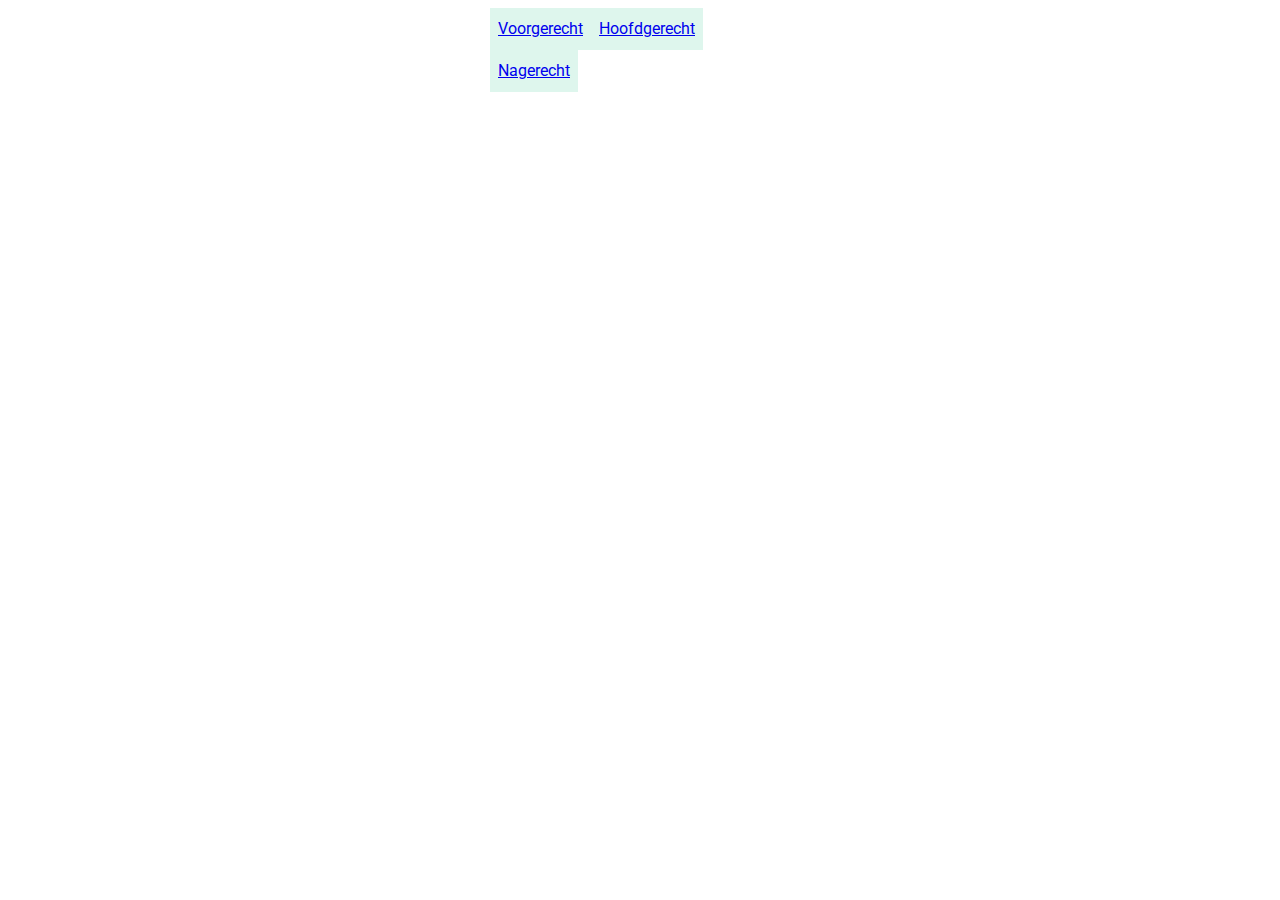
==== nagerecht.html @ 42f529b9 "meerdere paginas aangemaakt" ====
<!DOCTYPE html>
<html>
	<head>
		<title>Nagerecht</title>
			<link rel="stylesheet" type="text/css" href="css/style.css">
			<link href="https://fonts.googleapis.com/css2?family=Roboto:wght@100&display=swap" rel="stylesheet">
	</head>
	<body>
		<div>
			<ul>
 		 		<li><a href="voorgerecht.html">Voorgerecht</a></li>
 				<li><a href="index.html">Hoofdgerecht</a></li>
  				<li><a href="nagerecht.html">Nagerecht</a></li>
			</ul>
		</div>

	</body>
</html>
---- css/style.css ----
body{
	font-family: 'Roboto', sans-serif;
}

#meatloaf{
	font-size: 36px;
	line-height: 36px;
}

#ingredients{
	font-size: 36px;
	line-height: 36px;
}

div{
	width: 300px;
	margin-top: 0px;
	margin-bottom: 0px;
	margin-left: auto;
	margin-right: auto;
	line-height: 26px;
}

p{
	font-size: 20px;
}

ul:nth-of-type(1) {
	list-style-type: none;
	/*Met list-style-type :none geef je aan dat je geen dots wilt zien.*/
	margin: 0;
	padding: 0;
}

li a{/*Hier zorg ik er voor dat hij alleen de list met de ahref pakt en niet alle li*/
	float: left;
}

a {
	padding: 8px;
	background-color: #def6ed;
}

ul:nth-of-type(2){
	font-size: 20px;
}
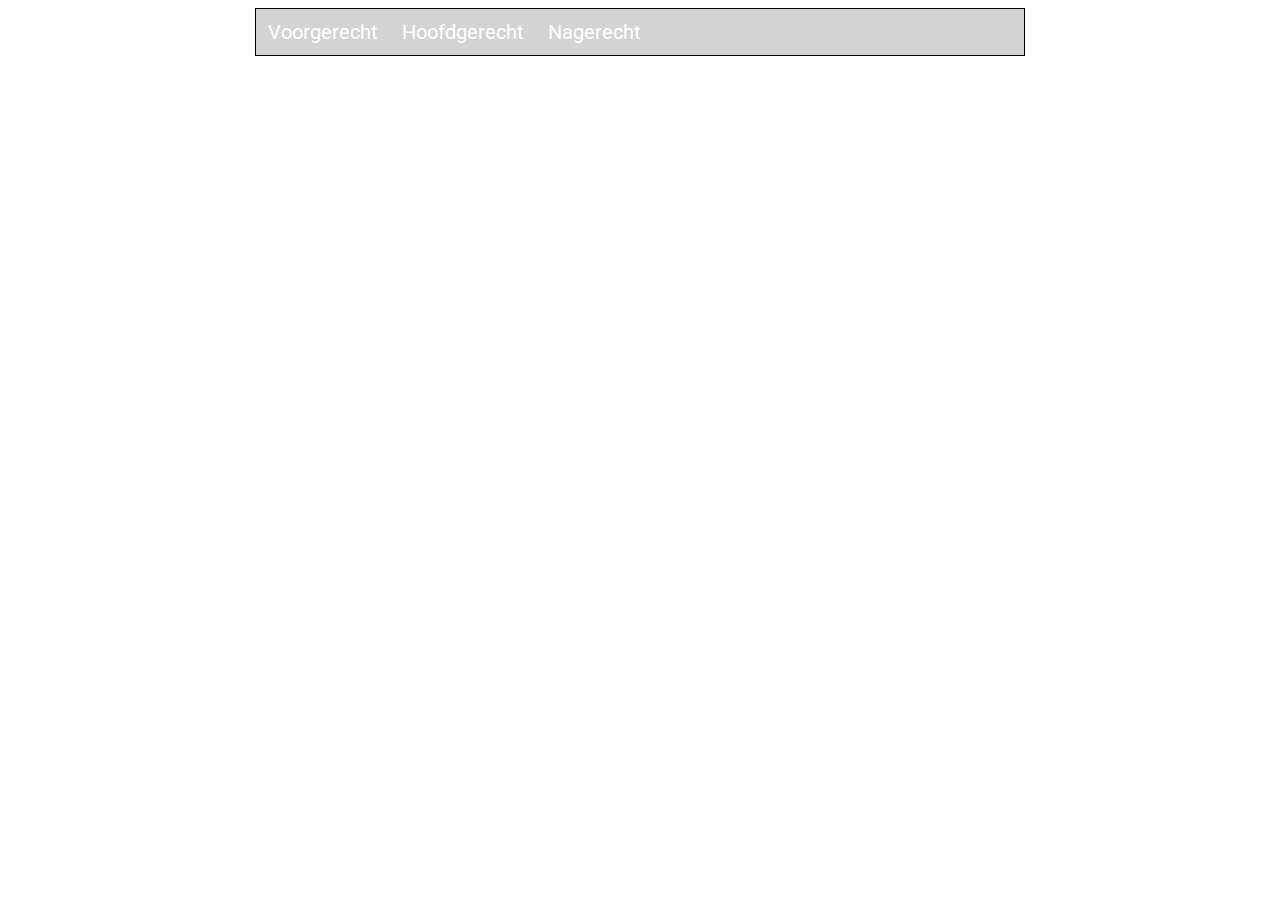
==== commit ed1b0c0d: "verder gegaan met hoofd-gerecht" ====
--- a/nagerecht.html
+++ b/nagerecht.html
@@ -7,11 +7,13 @@
 	</head>
 	<body>
 		<div>
-			<ul>
- 		 		<li><a href="voorgerecht.html">Voorgerecht</a></li>
- 				<li><a href="index.html">Hoofdgerecht</a></li>
-  				<li><a href="nagerecht.html">Nagerecht</a></li>
-			</ul>
+			<nav class="topnav">
+				<a href="voorgerecht.html">Voorgerecht</a>
+ 				<a href="index.html">Hoofdgerecht</a>
+  				<a href="nagerecht.html">Nagerecht</a>
+  			</nav>
+
+		
 		</div>
 
 	</body>
--- a/css/style.css
+++ b/css/style.css
@@ -1,19 +1,29 @@
 body{
 	font-family: 'Roboto', sans-serif;
+
 }
 
 #meatloaf{
 	font-size: 36px;
 	line-height: 36px;
+	font-weight: bold;
+
 }
 
 #ingredients{
-	font-size: 36px;
+	font-size: 24px;
 	line-height: 36px;
+	font-weight: bold;
+}
+
+#preparation{
+	font-size: 24px;
+	line-height: 36px;
+	font-weight: bold;
 }
 
 div{
-	width: 300px;
+	width: 770px;
 	margin-top: 0px;
 	margin-bottom: 0px;
 	margin-left: auto;
@@ -21,26 +31,34 @@
 	line-height: 26px;
 }
 
-p{
+p:{
 	font-size: 20px;
+
 }
 
-ul:nth-of-type(1) {
-	list-style-type: none;
-	/*Met list-style-type :none geef je aan dat je geen dots wilt zien.*/
-	margin: 0;
-	padding: 0;
+.topnav{
+
+  	background-color: lightgrey;
+ 	overflow: hidden;
+ 	 border: solid black 1px;
+ 	 margin-bottom: 20px;
+  }
+
+ 
+.topnav a{
+	float: left;
+	color: white;
+	padding: 10px 12px;
+	text-decoration: none;
+	font-size: 20px;
+
 }
 
-li a{/*Hier zorg ik er voor dat hij alleen de list met de ahref pakt en niet alle li*/
-	float: left;
+a:hover {
+	color: #def6ed
+
 }
 
-a {
-	padding: 8px;
-	background-color: #def6ed;
-}
-
-ul:nth-of-type(2){
-	font-size: 20px;
+img{
+	
 }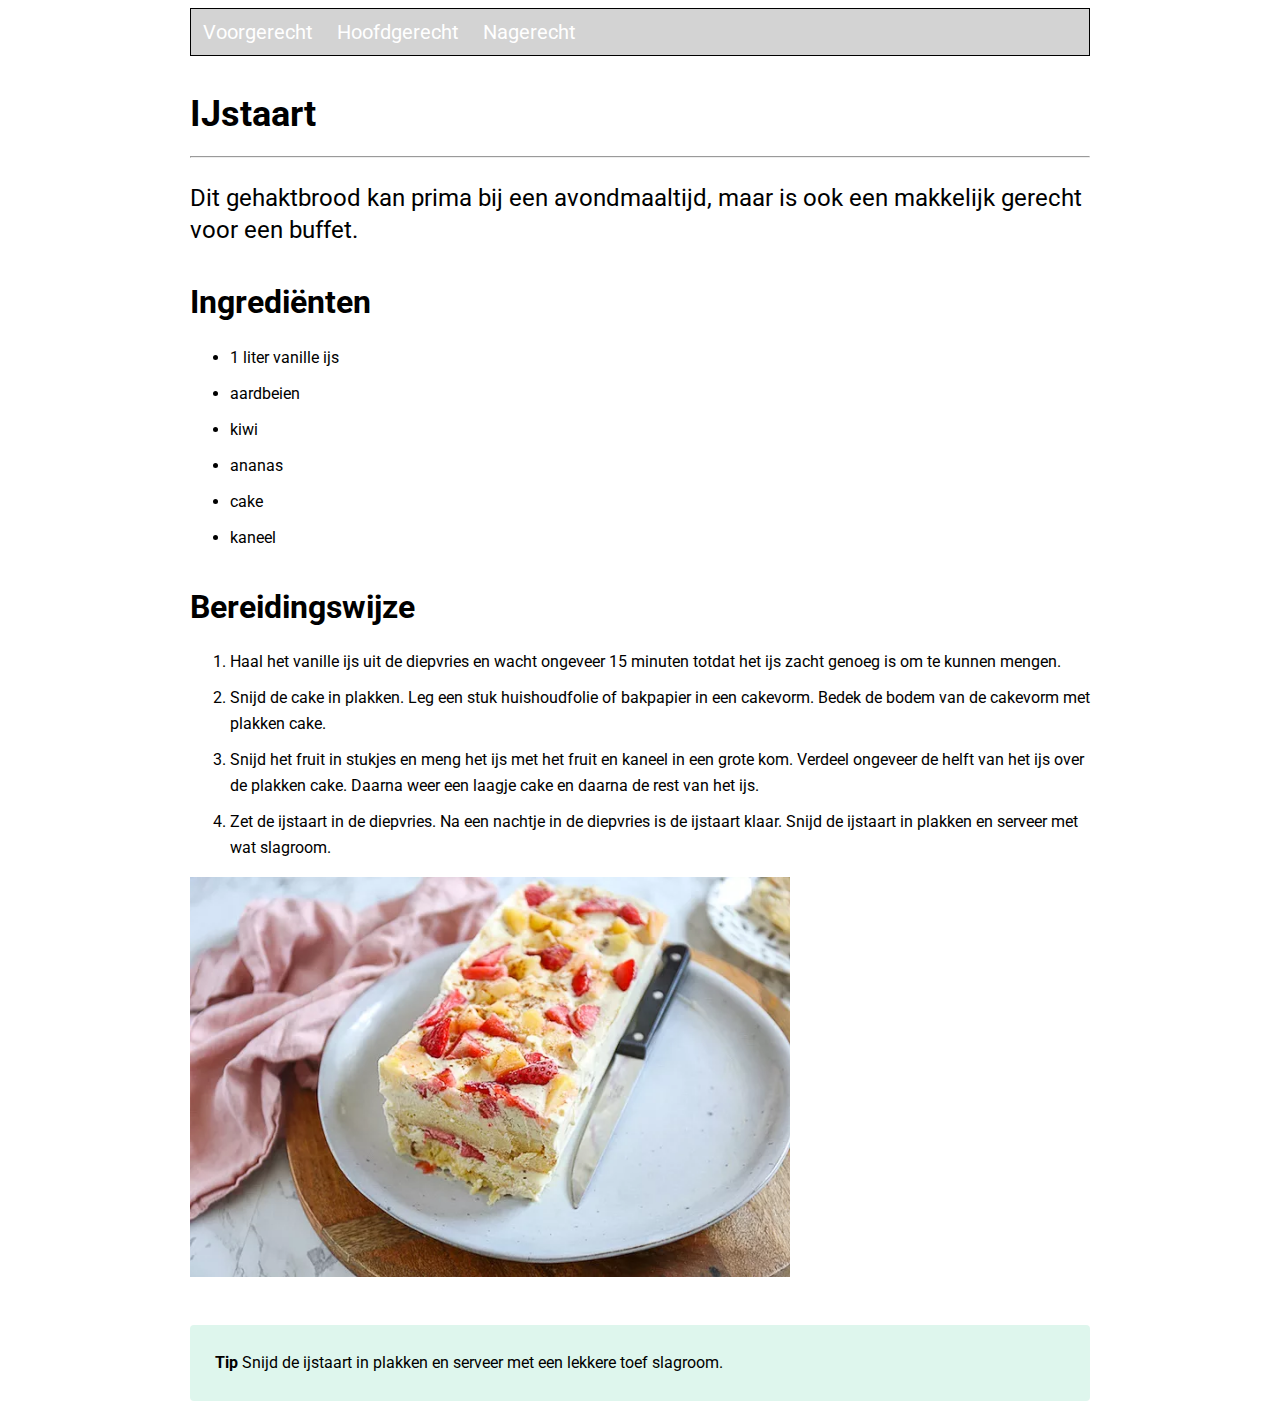
==== commit 811e8337: "voor en nagerecht toegevoegd" ====
--- a/nagerecht.html
+++ b/nagerecht.html
@@ -6,14 +6,53 @@
 			<link href="https://fonts.googleapis.com/css2?family=Roboto:wght@100&display=swap" rel="stylesheet">
 	</head>
 	<body>
-		<div>
-			<nav class="topnav">
-				<a href="voorgerecht.html">Voorgerecht</a>
- 				<a href="index.html">Hoofdgerecht</a>
-  				<a href="nagerecht.html">Nagerecht</a>
-  			</nav>
+		<div class="page">
+			<div class="contentBlock">
+				<nav class="topnav">
+					<a href="voorgerecht.html">Voorgerecht</a>
+ 					<a href="index.html">Hoofdgerecht</a>
+  					<a href="nagerecht.html">Nagerecht</a>
+  				</nav>
+  			</div>
+			
+			<div class="contentBlock">
+				<h1 id="cake">IJstaart</h1>
+				<hr>
 
-		
+				<p id="firstParagraph">Dit gehaktbrood kan prima bij een avondmaaltijd, maar is ook een makkelijk gerecht voor een buffet.</p>
+			</div>
+
+			<div class="contentBlock">
+				<h2 class="title">Ingrediënten</h2>
+					
+				<div class="list">
+					<ul id="ingredients">
+						<li>1 liter vanille ijs</li>
+						<li>aardbeien</li>
+						<li>kiwi</li>
+						<li>ananas</li>
+						<li>cake</li>
+						<li>kaneel</li>
+					</ul>
+				</div>	
+			</div>
+			<div class="contentBlock">
+
+				<h2 class="title">Bereidingswijze</h2>
+				<ol id="steps">
+					<li>Haal het vanille ijs uit de diepvries en wacht ongeveer 15 minuten totdat het ijs zacht genoeg is om te kunnen mengen.</li>
+					<li>Snijd de cake in plakken. Leg een stuk huishoudfolie of bakpapier in een cakevorm. Bedek de bodem van de cakevorm met plakken cake. </li>
+					<li>Snijd het fruit in stukjes en meng het ijs met het fruit en kaneel in een grote kom. Verdeel ongeveer de helft van het ijs over de plakken cake. Daarna weer een laagje cake en daarna de rest van het ijs. </li>
+					<li>Zet de ijstaart in de diepvries. Na een nachtje in de diepvries is de ijstaart klaar. Snijd de ijstaart in plakken en serveer met wat slagroom.</li>
+				</ol>
+
+				<img src="images/ijstaart.jpg">
+
+			</div>
+			<div id="tip">
+				<span>Tip</span> Snijd de ijstaart in plakken en serveer met een lekkere toef slagroom.
+			</div>
+
 		</div>
 
 	</body>
--- a/css/style.css
+++ b/css/style.css
@@ -3,27 +3,28 @@
 
 }
 
+.contentBlock{
+	margin-bottom: 40px;
+}
+
 #meatloaf{
 	font-size: 36px;
 	line-height: 36px;
-	font-weight: bold;
-
 }
 
-#ingredients{
+#firstParagraph{
 	font-size: 24px;
-	line-height: 36px;
-	font-weight: bold;
+	line-height: 32px;
 }
 
-#preparation{
-	font-size: 24px;
-	line-height: 36px;
-	font-weight: bold;
+.title{
+	font-size: 32px;
+	line-height: 32px;
 }
 
-div{
-	width: 770px;
+
+.page{
+	width: 900px;
 	margin-top: 0px;
 	margin-bottom: 0px;
 	margin-left: auto;
@@ -31,8 +32,9 @@
 	line-height: 26px;
 }
 
-p:{
+p{
 	font-size: 20px;
+	line-height: 26px;
 
 }
 
@@ -60,5 +62,34 @@
 }
 
 img{
-	
+	height: 400px;
+
+}
+
+#ingredients li{
+	margin-bottom: 10px;
+}
+
+#steps li{
+	margin-bottom: 10px;
+}
+
+span{
+	font-weight: bold;
+}
+
+#tip{
+	background-color: #def6ed;
+	border-radius: 4px;
+	padding: 25px;
+}
+
+#cake{
+	font-size: 36px;
+	line-height: 36px;
+}
+
+#soop{
+	font-size: 36px;
+	line-height: 36px;
 }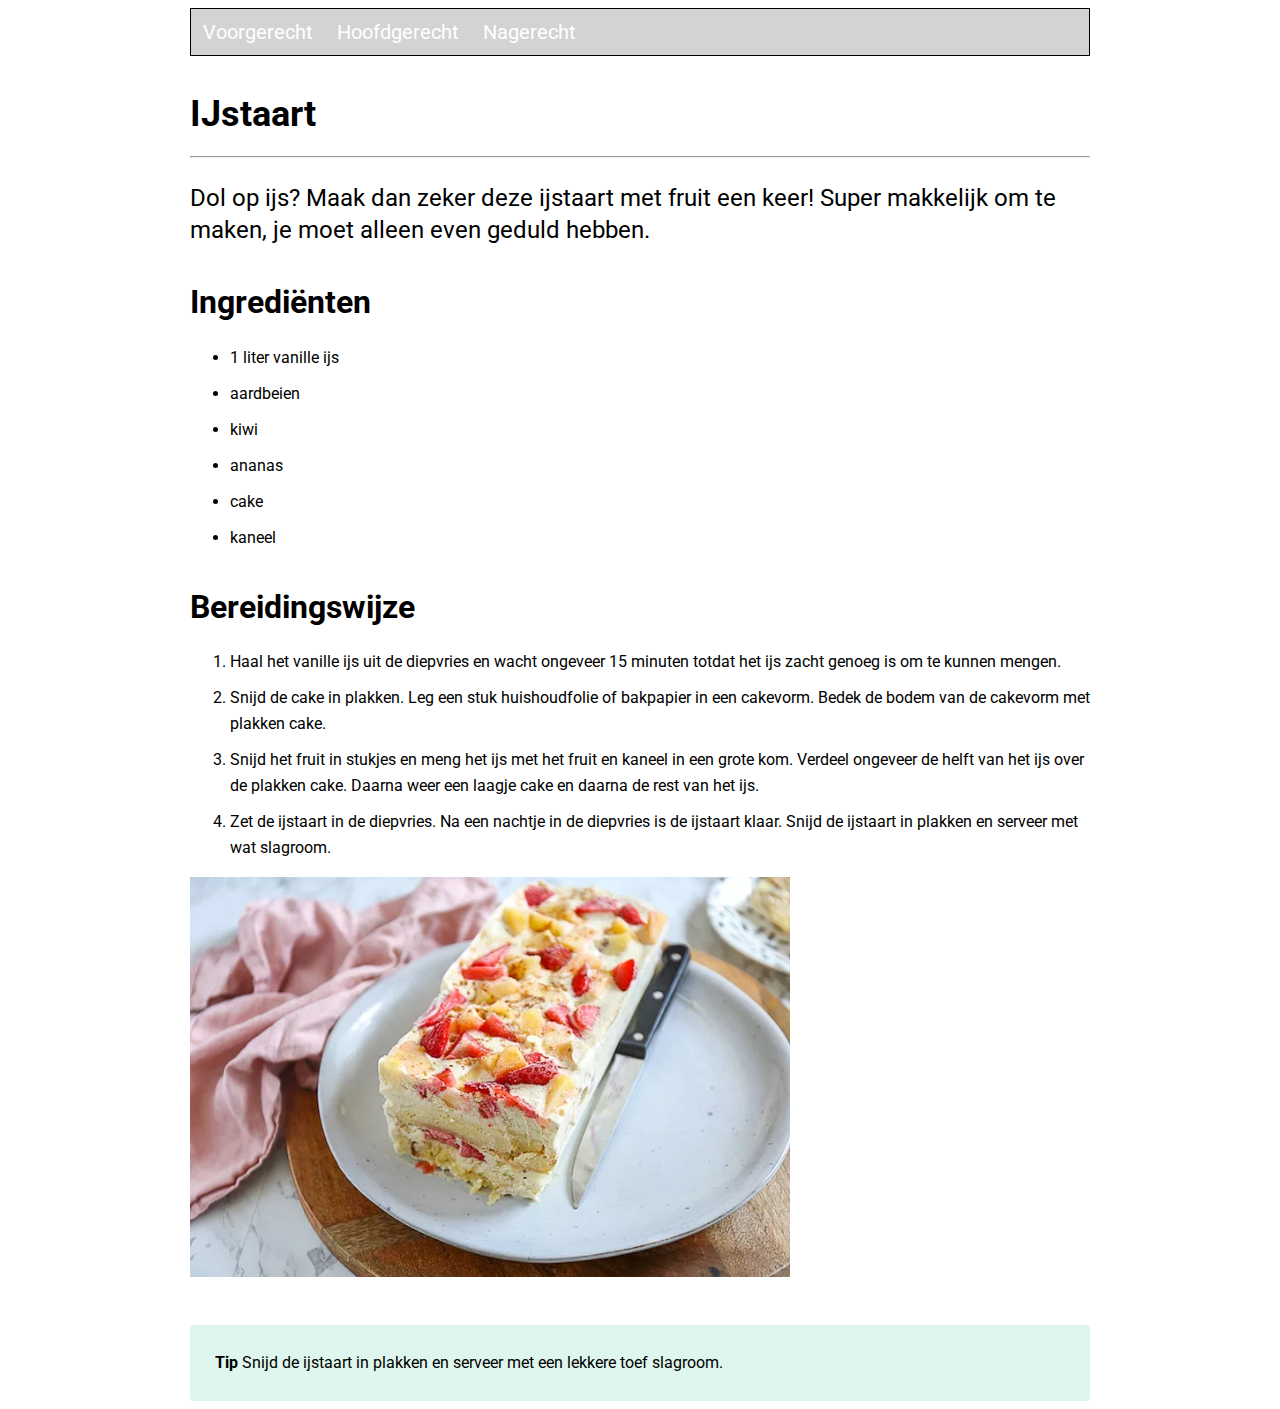
==== commit 023724c7: "tekst aangepast" ====
--- a/nagerecht.html
+++ b/nagerecht.html
@@ -19,7 +19,7 @@
 				<h1 id="cake">IJstaart</h1>
 				<hr>
 
-				<p id="firstParagraph">Dit gehaktbrood kan prima bij een avondmaaltijd, maar is ook een makkelijk gerecht voor een buffet.</p>
+				<p id="firstParagraph">Dol op ijs? Maak dan zeker deze ijstaart met fruit een keer! Super makkelijk om te maken, je moet alleen even geduld hebben.</p>
 			</div>
 
 			<div class="contentBlock">
